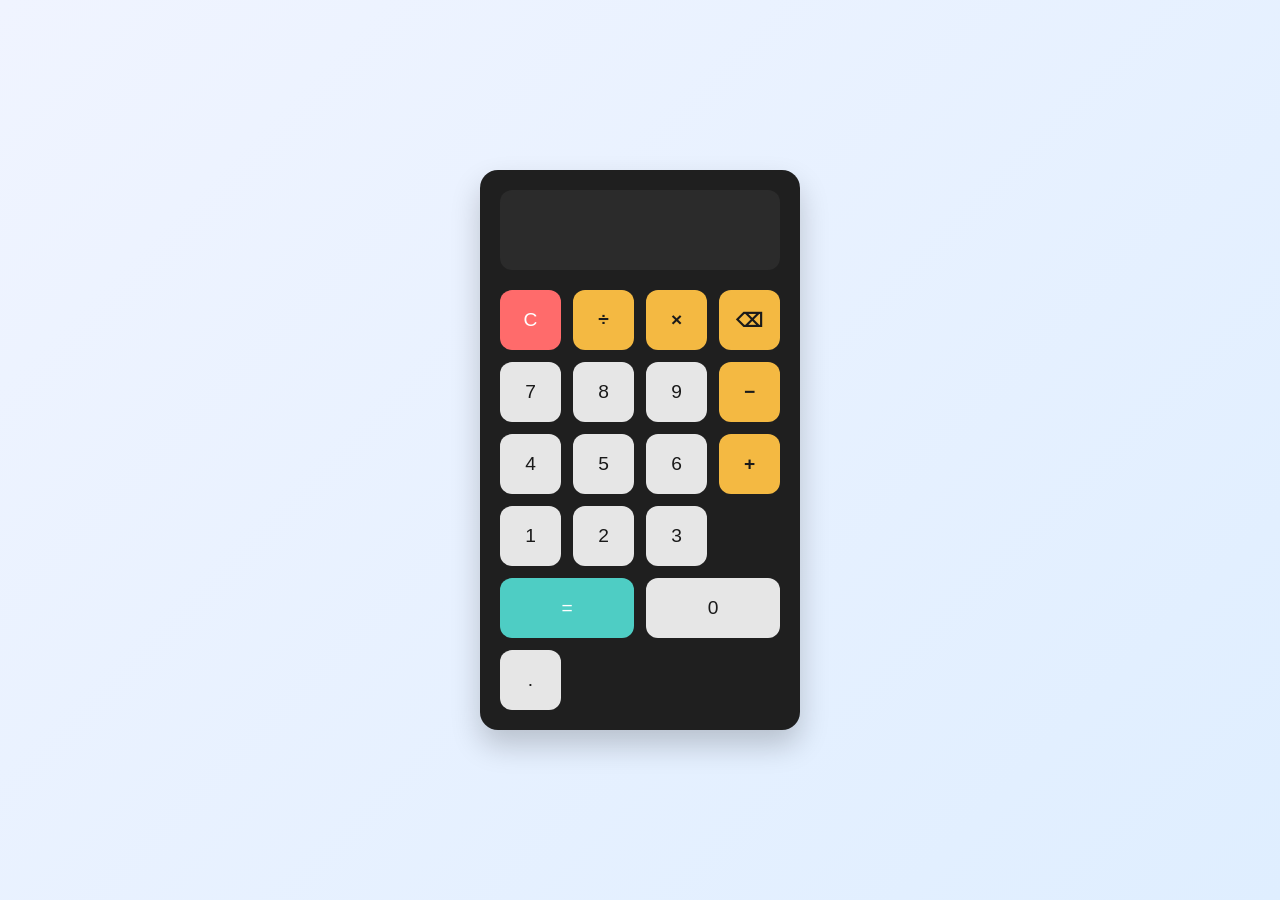
==== calculator.html @ d1c2452f "Initial commit" ====
<!DOCTYPE html>
<html lang="en">
<head>
  <meta charset="UTF-8" />
  <meta name="viewport" content="width=device-width, initial-scale=1.0" />
  <title>Calculator</title>
  <style>
    * {
      box-sizing: border-box;
      margin: 0;
      padding: 0;
      font-family: Arial, sans-serif;
    }

    body {
      display: flex;
      justify-content: center;
      align-items: center;
      min-height: 100vh;
      background: linear-gradient(135deg, #f0f4ff, #dfeeff);
    }

    .calculator {
      width: 320px;
      background: #1f1f1f;
      border-radius: 18px;
      box-shadow: 0 15px 30px rgba(0, 0, 0, 0.2);
      padding: 20px;
    }

    .display {
      width: 100%;
      height: 80px;
      background: #2b2b2b;
      color: white;
      border: none;
      border-radius: 12px;
      font-size: 2rem;
      text-align: right;
      padding: 20px 15px;
      margin-bottom: 20px;
      overflow: hidden;
    }

    .buttons {
      display: grid;
      grid-template-columns: repeat(4, 1fr);
      gap: 12px;
    }

    button {
      height: 60px;
      border: none;
      border-radius: 12px;
      font-size: 1.2rem;
      cursor: pointer;
      transition: 0.2s ease;
    }

    button:hover {
      transform: translateY(-1px);
      filter: brightness(1.08);
    }

    .operator {
      background: #f4b942;
      color: #1a1a1a;
      font-weight: bold;
    }

    .number {
      background: #e6e6e6;
      color: #1a1a1a;
    }

    .clear {
      background: #ff6b6b;
      color: white;
    }

    .equal {
      background: #4ecdc4;
      color: white;
      grid-column: span 2;
    }
  </style>
</head>
<body>
  <div class="calculator">
    <input class="display" type="text" id="display" disabled />

    <div class="buttons">
      <button class="clear" onclick="clearDisplay()">C</button>
      <button class="operator" onclick="appendValue('/')">÷</button>
      <button class="operator" onclick="appendValue('*')">×</button>
      <button class="operator" onclick="deleteLast()">⌫</button>

      <button class="number" onclick="appendValue('7')">7</button>
      <button class="number" onclick="appendValue('8')">8</button>
      <button class="number" onclick="appendValue('9')">9</button>
      <button class="operator" onclick="appendValue('-')">−</button>

      <button class="number" onclick="appendValue('4')">4</button>
      <button class="number" onclick="appendValue('5')">5</button>
      <button class="number" onclick="appendValue('6')">6</button>
      <button class="operator" onclick="appendValue('+')">+</button>

      <button class="number" onclick="appendValue('1')">1</button>
      <button class="number" onclick="appendValue('2')">2</button>
      <button class="number" onclick="appendValue('3')">3</button>
      <button class="equal" onclick="calculateResult()">=</button>

      <button class="number" onclick="appendValue('0')" style="grid-column: span 2;">0</button>
      <button class="number" onclick="appendValue('.')">.</button>
    </div>
  </div>

  <script>
    const display = document.getElementById("display");

    function appendValue(value) {
      display.value += value;
    }

    function clearDisplay() {
      display.value = "";
    }

    function deleteLast() {
      display.value = display.value.slice(0, -1);
    }

    function calculateResult() {
      try {
        const expression = display.value
          .replace(/×/g, "*")
          .replace(/÷/g, "/");

        if (!expression) {
          return;
        }

        const result = Function(`"use strict"; return (${expression})`)();
        display.value = Number.isInteger(result) ? result : result.toFixed(2);
      } catch {
        display.value = "Error";
      }
    }
  </script>
</body>
</html>
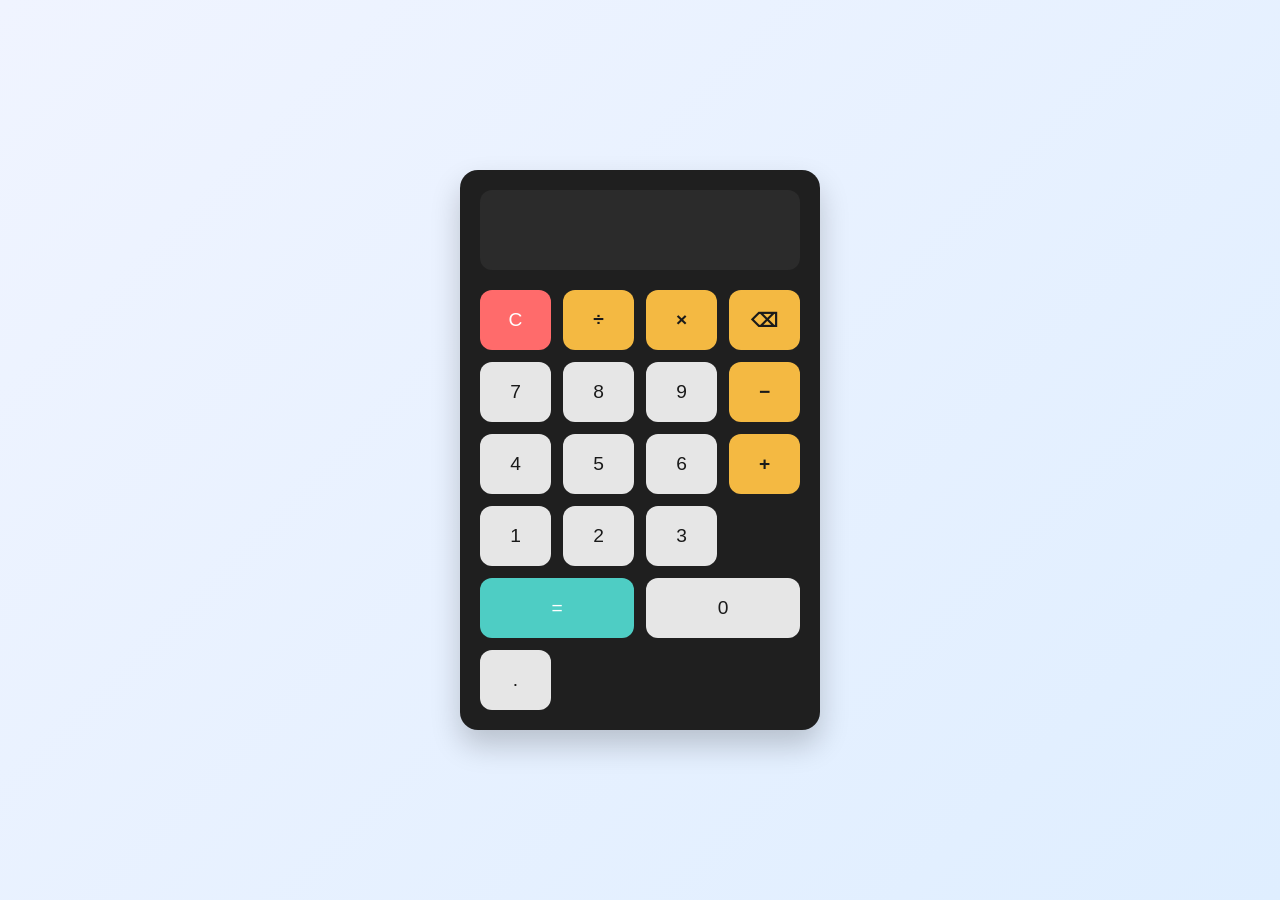
==== commit f6169fa2: "Initial commit" ====
--- a/calculator.html
+++ b/calculator.html
@@ -21,21 +21,23 @@
     }
 
     .calculator {
-      width: 320px;
+      width: min(100%, 360px);
+      max-height: calc(100vh - 32px);
+      overflow-y: auto;
       background: #1f1f1f;
       border-radius: 18px;
       box-shadow: 0 15px 30px rgba(0, 0, 0, 0.2);
-      padding: 20px;
+      padding: clamp(14px, 4vw, 20px);
     }
 
     .display {
       width: 100%;
-      height: 80px;
+      height: clamp(64px, 20vw, 80px);
       background: #2b2b2b;
       color: white;
       border: none;
       border-radius: 12px;
-      font-size: 2rem;
+      font-size: clamp(1.5rem, 8vw, 2rem);
       text-align: right;
       padding: 20px 15px;
       margin-bottom: 20px;
@@ -45,11 +47,11 @@
     .buttons {
       display: grid;
       grid-template-columns: repeat(4, 1fr);
-      gap: 12px;
+      gap: clamp(8px, 3vw, 12px);
     }
 
     button {
-      height: 60px;
+      height: clamp(48px, 15vw, 60px);
       border: none;
       border-radius: 12px;
       font-size: 1.2rem;
